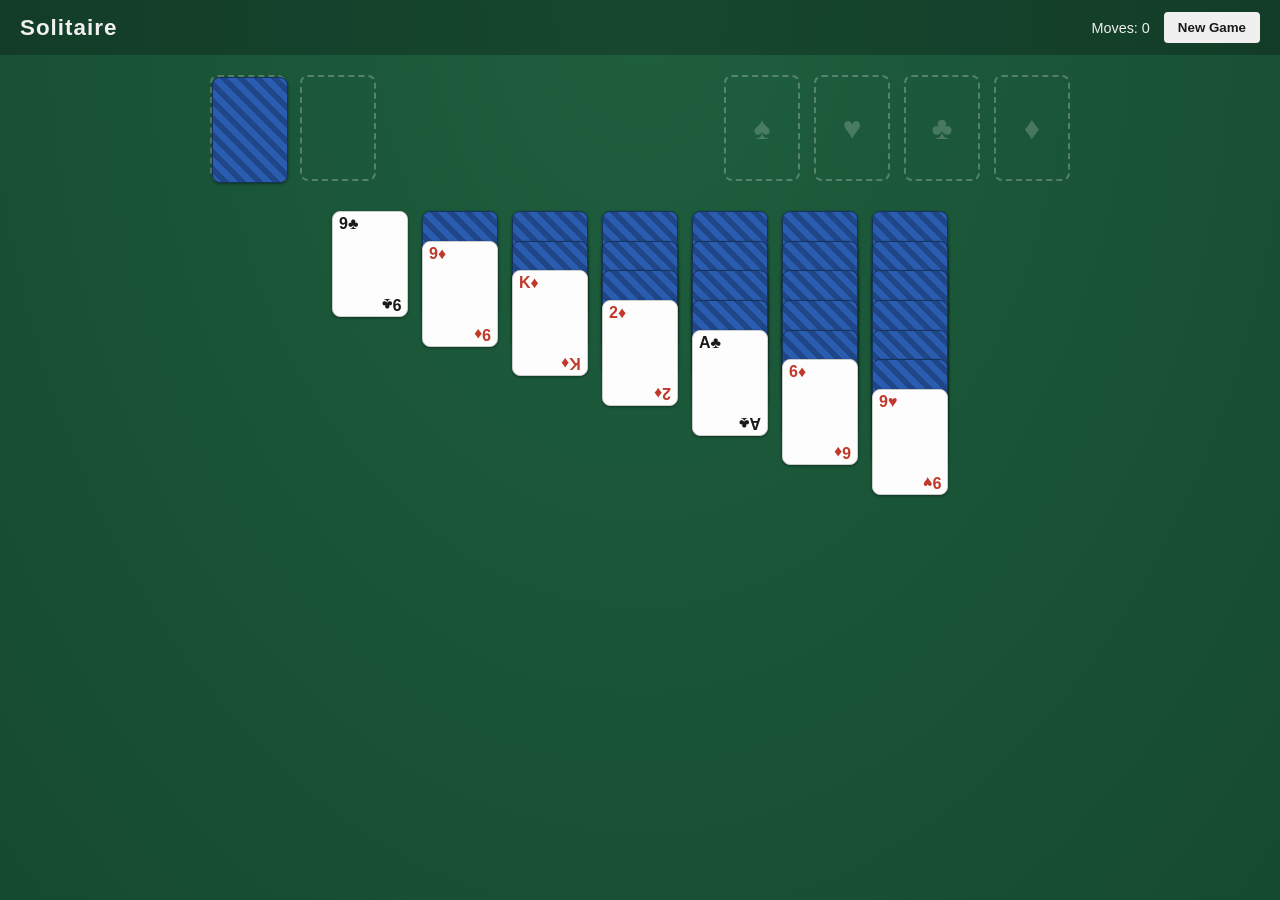
==== index.html @ 6ef67da2 "feat: initial Klondike solitaire game Vanilla HTML/CSS/JS, no build step or dependencies, so GitHub " ====
<!doctype html>
<html lang="en">
<head>
<meta charset="UTF-8" />
<meta name="viewport" content="width=device-width, initial-scale=1.0" />
<title>Solitaire</title>
<link rel="stylesheet" href="style.css" />
</head>
<body>
  <header>
    <h1>Solitaire</h1>
    <div class="controls">
      <span id="move-count">Moves: 0</span>
      <button id="new-game-btn">New Game</button>
    </div>
  </header>

  <main>
    <div class="top-row">
      <div class="stock-waste">
        <div id="stock" class="pile stock"></div>
        <div id="waste" class="pile waste"></div>
      </div>
      <div id="foundations" class="foundations">
        <div class="pile foundation" data-suit="spades"></div>
        <div class="pile foundation" data-suit="hearts"></div>
        <div class="pile foundation" data-suit="clubs"></div>
        <div class="pile foundation" data-suit="diamonds"></div>
      </div>
    </div>

    <div id="tableau" class="tableau"></div>
  </main>

  <div id="win-overlay" class="win-overlay hidden">
    <div class="win-message">
      <h2>You Win! 🎉</h2>
      <p id="win-stats"></p>
      <button id="win-new-game-btn">Play Again</button>
    </div>
  </div>

  <script src="script.js"></script>
</body>
</html>
---- style.css ----
:root {
  --felt: #1e5f3e;
  --felt-dark: #164a30;
  --card-w: 76px;
  --card-h: 106px;
  --red: #c0392b;
  --black: #1a1a1a;
}

* { box-sizing: border-box; }

body {
  margin: 0;
  min-height: 100vh;
  background: radial-gradient(ellipse at top, var(--felt), var(--felt-dark));
  font-family: "Segoe UI", Arial, sans-serif;
  color: #f0f0f0;
}

header {
  display: flex;
  align-items: center;
  justify-content: space-between;
  padding: 12px 20px;
  background: rgba(0, 0, 0, 0.25);
}

header h1 {
  margin: 0;
  font-size: 1.4rem;
  letter-spacing: 1px;
}

.controls {
  display: flex;
  align-items: center;
  gap: 14px;
  font-size: 0.9rem;
}

button {
  background: #f0f0f0;
  color: #1a1a1a;
  border: none;
  padding: 8px 14px;
  border-radius: 4px;
  font-weight: 600;
  cursor: pointer;
}

button:hover { background: #ffffff; }

main {
  max-width: 900px;
  margin: 0 auto;
  padding: 20px;
}

.top-row {
  display: flex;
  justify-content: space-between;
  margin-bottom: 30px;
}

.stock-waste {
  display: flex;
  gap: 14px;
}

.foundations {
  display: flex;
  gap: 14px;
}

.tableau {
  display: flex;
  gap: 14px;
  justify-content: center;
}

.pile {
  width: var(--card-w);
  height: var(--card-h);
  border: 2px dashed rgba(255, 255, 255, 0.25);
  border-radius: 8px;
  position: relative;
}

.tableau-column {
  width: var(--card-w);
  min-height: var(--card-h);
  position: relative;
}

.card {
  width: var(--card-w);
  height: var(--card-h);
  border-radius: 8px;
  background: #fdfdfd;
  border: 1px solid #ccc;
  box-shadow: 0 1px 3px rgba(0, 0, 0, 0.4);
  position: absolute;
  top: 0;
  left: 0;
  display: flex;
  flex-direction: column;
  justify-content: space-between;
  padding: 4px 6px;
  font-weight: 700;
  font-size: 1rem;
  cursor: pointer;
  user-select: none;
  transition: box-shadow 0.15s, transform 0.15s;
}

.card.red { color: var(--red); }
.card.black { color: var(--black); }

.card.face-down {
  background: repeating-linear-gradient(
    45deg,
    #2a5db0,
    #2a5db0 6px,
    #1f4788 6px,
    #1f4788 12px
  );
  border: 1px solid #16325c;
}

.card.selected {
  box-shadow: 0 0 0 3px #ffd54a, 0 2px 6px rgba(0, 0, 0, 0.5);
  transform: translateY(-6px);
}

.card .corner {
  line-height: 1;
}

.card .corner.bottom {
  align-self: flex-end;
  transform: rotate(180deg);
}

.recycle-hint {
  position: absolute;
  inset: 0;
  display: flex;
  align-items: center;
  justify-content: center;
  font-size: 1.8rem;
  color: rgba(255, 255, 255, 0.5);
  pointer-events: none;
}

.pile.foundation::after {
  content: attr(data-suit-symbol);
  position: absolute;
  inset: 0;
  display: flex;
  align-items: center;
  justify-content: center;
  font-size: 2rem;
  color: rgba(255, 255, 255, 0.2);
  pointer-events: none;
}

.win-overlay {
  position: fixed;
  inset: 0;
  background: rgba(0, 0, 0, 0.7);
  display: flex;
  align-items: center;
  justify-content: center;
}

.win-overlay.hidden { display: none; }

.win-message {
  background: #fdfdfd;
  color: #1a1a1a;
  padding: 30px 40px;
  border-radius: 10px;
  text-align: center;
}

.win-message h2 { margin-top: 0; }

@media (max-width: 700px) {
  :root {
    --card-w: 46px;
    --card-h: 64px;
  }
  .tableau, .top-row { gap: 6px; }
  .card { font-size: 0.7rem; padding: 2px 3px; }
}
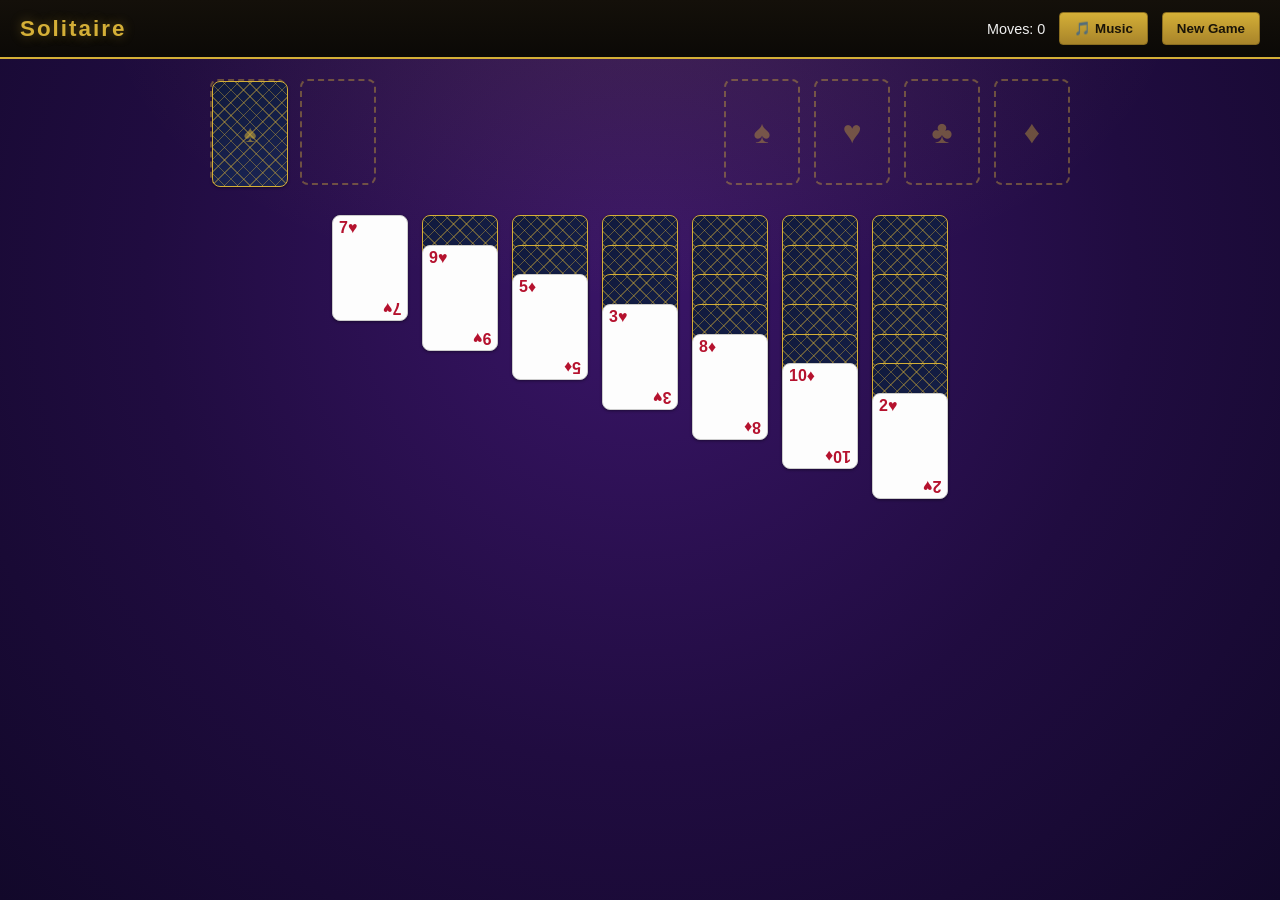
==== commit 9104a1dd: "feat: purple/gold theme, ambient particles, and sound effects - Swap the flat green background for a" ====
--- a/index.html
+++ b/index.html
@@ -7,10 +7,13 @@
 <link rel="stylesheet" href="style.css" />
 </head>
 <body>
+  <div id="ambient-particles"></div>
+
   <header>
     <h1>Solitaire</h1>
     <div class="controls">
       <span id="move-count">Moves: 0</span>
+      <button id="music-toggle-btn">🎵 Music</button>
       <button id="new-game-btn">New Game</button>
     </div>
   </header>
--- a/style.css
+++ b/style.css
@@ -1,9 +1,9 @@
 :root {
-  --felt: #1e5f3e;
-  --felt-dark: #164a30;
+  --gold: #d4af37;
+  --gold-dim: rgba(212, 175, 55, 0.4);
   --card-w: 76px;
   --card-h: 106px;
-  --red: #c0392b;
+  --red: #b5122e;
   --black: #1a1a1a;
 }
 
@@ -12,23 +12,55 @@
 body {
   margin: 0;
   min-height: 100vh;
-  background: radial-gradient(ellipse at top, var(--felt), var(--felt-dark));
+  overflow-x: hidden;
+  background:
+    radial-gradient(ellipse 900px 500px at 50% 0%, rgba(212, 175, 55, 0.1), transparent 60%),
+    radial-gradient(circle at 50% 30%, #3a1568 0%, #200c40 55%, #12082a 100%);
   font-family: "Segoe UI", Arial, sans-serif;
   color: #f0f0f0;
 }
 
+#ambient-particles {
+  position: fixed;
+  inset: 0;
+  overflow: hidden;
+  pointer-events: none;
+  z-index: 0;
+}
+
+.ambient-particle {
+  position: absolute;
+  bottom: -60px;
+  color: rgba(212, 175, 55, 0.32);
+  animation-name: driftUp;
+  animation-timing-function: linear;
+  animation-iteration-count: infinite;
+}
+
+@keyframes driftUp {
+  0% { transform: translateY(0) translateX(0) rotate(0deg); opacity: 0; }
+  8% { opacity: 1; }
+  92% { opacity: 1; }
+  100% { transform: translateY(-115vh) translateX(var(--drift-x, 20px)) rotate(360deg); opacity: 0; }
+}
+
 header {
+  position: relative;
+  z-index: 1;
   display: flex;
   align-items: center;
   justify-content: space-between;
   padding: 12px 20px;
-  background: rgba(0, 0, 0, 0.25);
+  background: linear-gradient(180deg, #14100a, #0b0906);
+  border-bottom: 2px solid var(--gold);
 }
 
 header h1 {
   margin: 0;
   font-size: 1.4rem;
-  letter-spacing: 1px;
+  letter-spacing: 2px;
+  color: var(--gold);
+  text-shadow: 0 0 12px rgba(212, 175, 55, 0.4);
 }
 
 .controls {
@@ -39,18 +71,26 @@
 }
 
 button {
-  background: #f0f0f0;
-  color: #1a1a1a;
-  border: none;
+  background: linear-gradient(180deg, var(--gold), #a8842a);
+  color: #1a1408;
+  border: 1px solid #8a6d1f;
   padding: 8px 14px;
   border-radius: 4px;
-  font-weight: 600;
+  font-weight: 700;
   cursor: pointer;
-}
-
-button:hover { background: #ffffff; }
+  transition: transform 0.1s, box-shadow 0.15s;
+}
+
+button:hover {
+  box-shadow: 0 0 10px rgba(212, 175, 55, 0.6);
+  transform: translateY(-1px);
+}
+
+button:active { transform: translateY(0); }
 
 main {
+  position: relative;
+  z-index: 1;
   max-width: 900px;
   margin: 0 auto;
   padding: 20px;
@@ -81,7 +121,7 @@
 .pile {
   width: var(--card-w);
   height: var(--card-h);
-  border: 2px dashed rgba(255, 255, 255, 0.25);
+  border: 2px dashed var(--gold-dim);
   border-radius: 8px;
   position: relative;
 }
@@ -108,28 +148,39 @@
   padding: 4px 6px;
   font-weight: 700;
   font-size: 1rem;
-  cursor: pointer;
+  cursor: grab;
   user-select: none;
-  transition: box-shadow 0.15s, transform 0.15s;
+  transition: box-shadow 0.15s;
 }
 
 .card.red { color: var(--red); }
 .card.black { color: var(--black); }
 
 .card.face-down {
-  background: repeating-linear-gradient(
-    45deg,
-    #2a5db0,
-    #2a5db0 6px,
-    #1f4788 6px,
-    #1f4788 12px
-  );
-  border: 1px solid #16325c;
-}
-
-.card.selected {
-  box-shadow: 0 0 0 3px #ffd54a, 0 2px 6px rgba(0, 0, 0, 0.5);
-  transform: translateY(-6px);
+  cursor: default;
+  background:
+    repeating-linear-gradient(45deg, transparent 0 8px, var(--gold-dim) 8px 9px),
+    repeating-linear-gradient(-45deg, transparent 0 8px, var(--gold-dim) 8px 9px),
+    linear-gradient(160deg, #101a3d, #1a2454);
+  border: 1px solid var(--gold);
+}
+
+.card.face-down::after {
+  content: "\2660";
+  position: absolute;
+  inset: 0;
+  display: flex;
+  align-items: center;
+  justify-content: center;
+  font-size: 1.5rem;
+  color: rgba(212, 175, 55, 0.55);
+}
+
+.dragging-clone {
+  cursor: grabbing;
+  box-shadow: 0 10px 24px rgba(0, 0, 0, 0.55);
+  transform: rotate(-3deg) scale(1.05);
+  transition: none;
 }
 
 .card .corner {
@@ -148,7 +199,7 @@
   align-items: center;
   justify-content: center;
   font-size: 1.8rem;
-  color: rgba(255, 255, 255, 0.5);
+  color: var(--gold-dim);
   pointer-events: none;
 }
 
@@ -160,30 +211,72 @@
   align-items: center;
   justify-content: center;
   font-size: 2rem;
-  color: rgba(255, 255, 255, 0.2);
-  pointer-events: none;
+  color: var(--gold-dim);
+  pointer-events: none;
+}
+
+@keyframes dealIn {
+  from { opacity: 0; transform: translate(-30px, -180px) rotate(-10deg); }
+  to { opacity: 1; transform: translate(0, 0) rotate(0deg); }
+}
+
+.card.dealing {
+  animation: dealIn 0.35s ease-out backwards;
+}
+
+@keyframes cardLand {
+  0% { transform: scale(1.18); }
+  55% { transform: scale(0.94); }
+  100% { transform: scale(1); }
+}
+
+.card.landed {
+  animation: cardLand 0.22s ease-out;
 }
 
 .win-overlay {
   position: fixed;
   inset: 0;
-  background: rgba(0, 0, 0, 0.7);
-  display: flex;
-  align-items: center;
-  justify-content: center;
+  z-index: 5;
+  background: rgba(0, 0, 0, 0.75);
+  display: flex;
+  align-items: center;
+  justify-content: center;
+  overflow: hidden;
 }
 
 .win-overlay.hidden { display: none; }
 
 .win-message {
-  background: #fdfdfd;
+  background: linear-gradient(180deg, #fdfdfd, #f0ead8);
   color: #1a1a1a;
   padding: 30px 40px;
   border-radius: 10px;
   text-align: center;
-}
-
-.win-message h2 { margin-top: 0; }
+  border: 2px solid var(--gold);
+  box-shadow: 0 0 40px rgba(212, 175, 55, 0.5);
+  position: relative;
+  z-index: 2;
+}
+
+.win-message h2 {
+  margin-top: 0;
+  color: #8a6d1f;
+}
+
+.confetti-piece {
+  position: absolute;
+  top: -40px;
+  font-size: 1.6rem;
+  animation-name: confettiFall;
+  animation-timing-function: linear;
+  animation-fill-mode: forwards;
+  pointer-events: none;
+}
+
+@keyframes confettiFall {
+  to { transform: translateY(105vh) rotate(540deg); opacity: 0.15; }
+}
 
 @media (max-width: 700px) {
   :root {
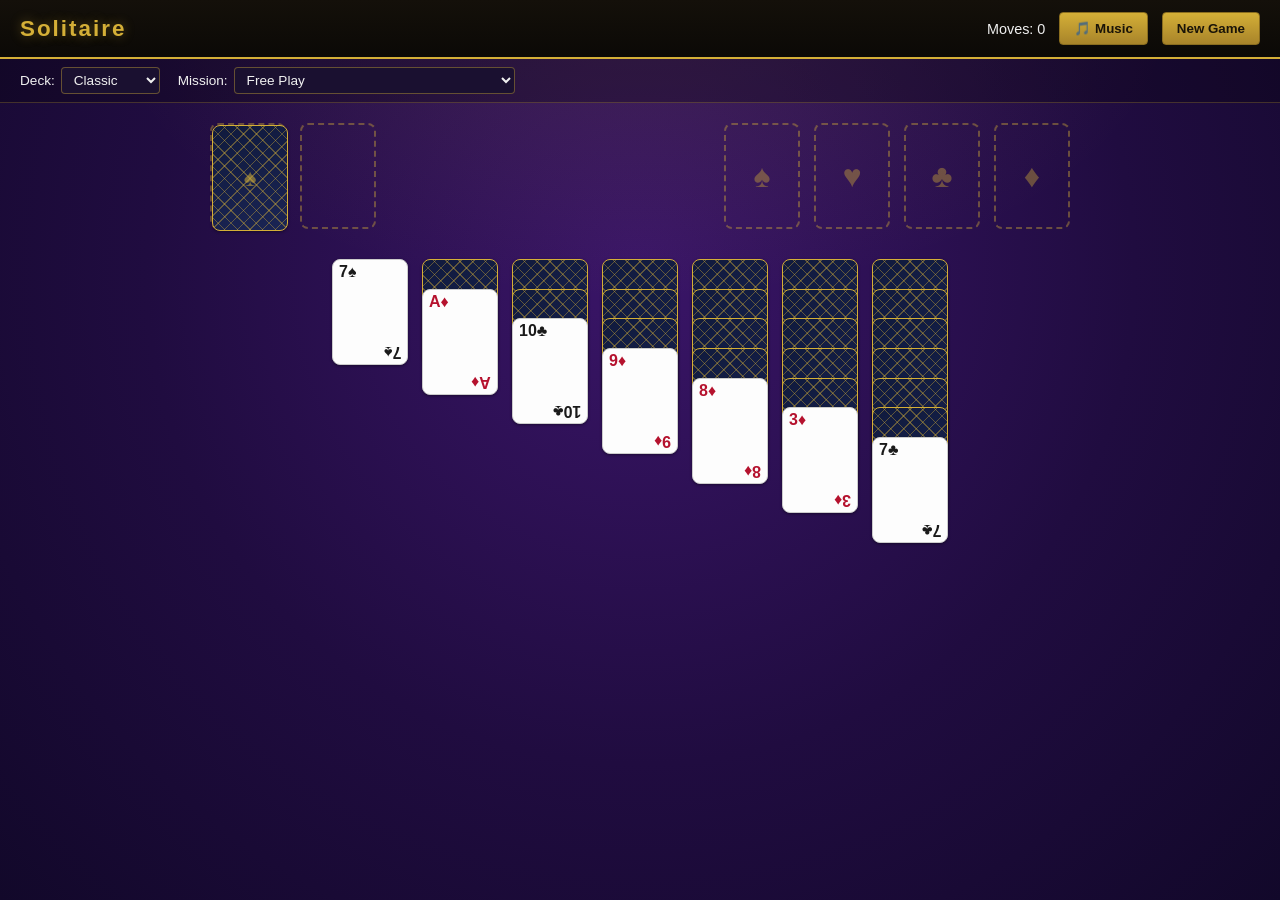
==== commit 21ce29ca: "feat: selectable deck face styles and challenge missions - Add 4 card face styles: Classic, Royal (i" ====
--- a/index.html
+++ b/index.html
@@ -17,6 +17,28 @@
       <button id="new-game-btn">New Game</button>
     </div>
   </header>
+
+  <div class="toolbar">
+    <label>
+      Deck:
+      <select id="deck-select">
+        <option value="classic">Classic</option>
+        <option value="royal">Royal</option>
+        <option value="minimal">Minimalist</option>
+        <option value="neon">Neon</option>
+      </select>
+    </label>
+    <label>
+      Mission:
+      <select id="mission-select">
+        <option value="none">Free Play</option>
+        <option value="speed">Speed Run (under 60 moves)</option>
+        <option value="noredraw">No Redraw (never recycle the waste)</option>
+        <option value="acerush">Ace Rush (all 4 Aces home by move 15)</option>
+      </select>
+    </label>
+    <span id="mission-status"></span>
+  </div>
 
   <main>
     <div class="top-row">
--- a/style.css
+++ b/style.css
@@ -70,6 +70,41 @@
   font-size: 0.9rem;
 }
 
+.toolbar {
+  position: relative;
+  z-index: 1;
+  display: flex;
+  flex-wrap: wrap;
+  align-items: center;
+  gap: 18px;
+  padding: 8px 20px;
+  background: rgba(0, 0, 0, 0.25);
+  font-size: 0.85rem;
+  border-bottom: 1px solid rgba(212, 175, 55, 0.25);
+}
+
+.toolbar label {
+  display: flex;
+  align-items: center;
+  gap: 6px;
+}
+
+.toolbar select {
+  background: #1a1030;
+  color: #f0f0f0;
+  border: 1px solid var(--gold-dim);
+  border-radius: 4px;
+  padding: 4px 8px;
+  font-size: 0.85rem;
+}
+
+#mission-status {
+  font-weight: 600;
+}
+
+#mission-status.success { color: #2ecc71; }
+#mission-status.failed { color: #ff6b6b; }
+
 button {
   background: linear-gradient(180deg, var(--gold), #a8842a);
   color: #1a1408;
@@ -156,6 +191,62 @@
 .card.red { color: var(--red); }
 .card.black { color: var(--black); }
 
+.card:not(.face-down)::before {
+  content: attr(data-suit-symbol);
+  position: absolute;
+  inset: 0;
+  display: flex;
+  align-items: center;
+  justify-content: center;
+  font-size: 2.4rem;
+  opacity: 0;
+  pointer-events: none;
+}
+
+/* Royal deck: ivory card faces, serif type, gold watermark */
+body[data-deck="royal"] .card:not(.face-down) {
+  background: linear-gradient(160deg, #fffaf0, #f0e6c8);
+  border: 1px solid var(--gold);
+  font-family: Georgia, "Times New Roman", serif;
+}
+body[data-deck="royal"] .card.red { color: #8b1a2b; }
+body[data-deck="royal"] .card.black { color: #14213d; }
+body[data-deck="royal"] .card:not(.face-down)::before {
+  opacity: 0.16;
+  color: var(--gold);
+}
+
+/* Minimalist deck: plain white, clean sans-serif, single corner */
+body[data-deck="minimal"] .card:not(.face-down) {
+  background: #ffffff;
+  border: 1px solid #000;
+  font-family: -apple-system, "Segoe UI", sans-serif;
+  box-shadow: none;
+}
+body[data-deck="minimal"] .card.red { color: #d32f2f; }
+body[data-deck="minimal"] .card.black { color: #000000; }
+body[data-deck="minimal"] .card .corner.bottom { display: none; }
+body[data-deck="minimal"] .card .corner.top { font-size: 1.15rem; }
+
+/* Neon deck: dark faces, glowing suit colors, monospace */
+body[data-deck="neon"] .card:not(.face-down) {
+  background: #0b0b18;
+  border: 1px solid #29e6ff;
+  font-family: "Consolas", "Courier New", monospace;
+  box-shadow: 0 0 10px rgba(41, 230, 255, 0.25);
+}
+body[data-deck="neon"] .card.red {
+  color: #ff2fd0;
+  text-shadow: 0 0 6px rgba(255, 47, 208, 0.7);
+}
+body[data-deck="neon"] .card.black {
+  color: #29e6ff;
+  text-shadow: 0 0 6px rgba(41, 230, 255, 0.7);
+}
+body[data-deck="neon"] .card:not(.face-down)::before {
+  opacity: 0.28;
+}
+
 .card.face-down {
   cursor: default;
   background:
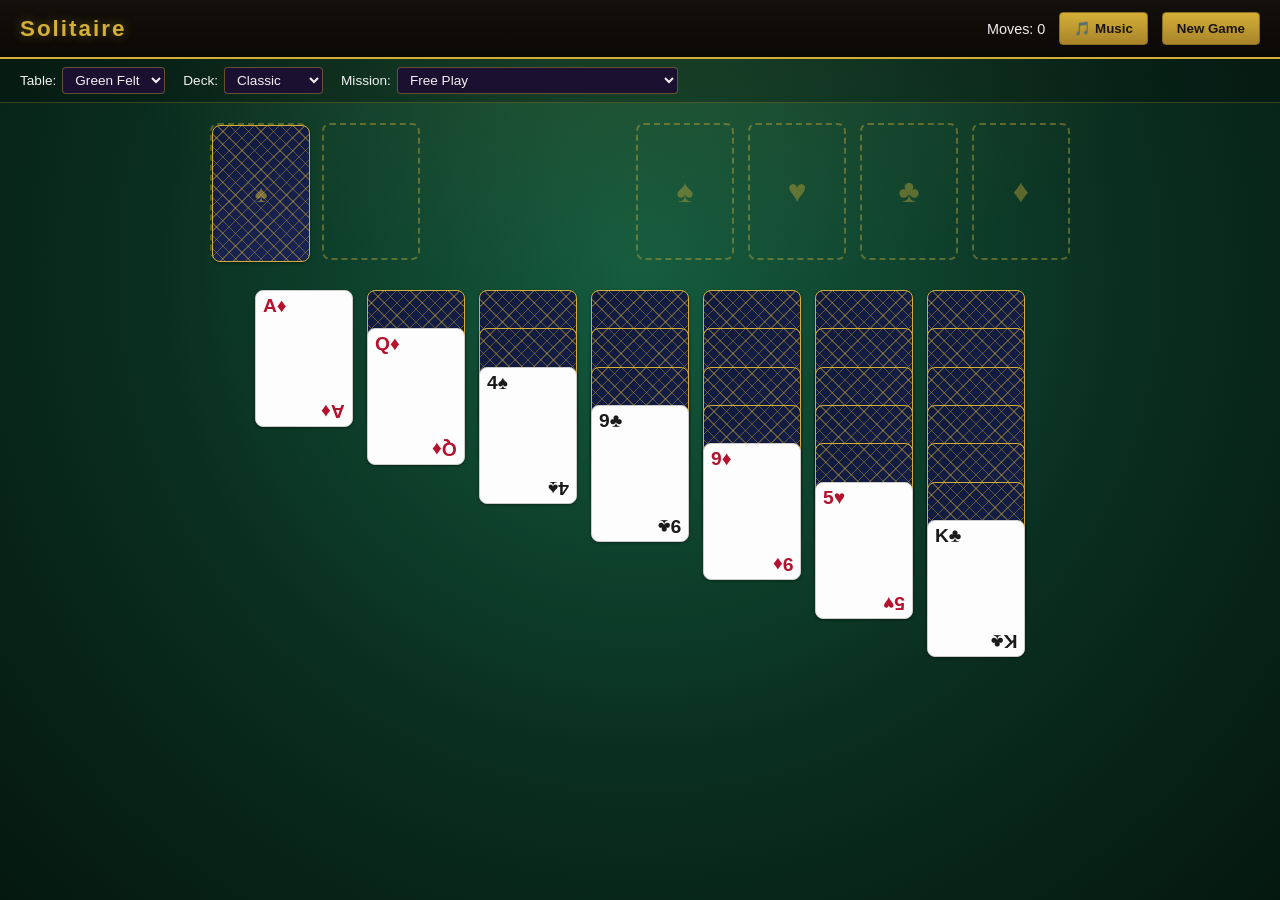
==== commit 70148145: "feat: bigger cards, table color picker, and softer neon deck - Increase card size ~30% (desktop and " ====
--- a/index.html
+++ b/index.html
@@ -19,6 +19,16 @@
   </header>
 
   <div class="toolbar">
+    <label>
+      Table:
+      <select id="table-select">
+        <option value="green">Green Felt</option>
+        <option value="purple">Purple</option>
+        <option value="navy">Navy</option>
+        <option value="burgundy">Burgundy</option>
+        <option value="charcoal">Charcoal</option>
+      </select>
+    </label>
     <label>
       Deck:
       <select id="deck-select">
--- a/style.css
+++ b/style.css
@@ -1,8 +1,8 @@
 :root {
   --gold: #d4af37;
   --gold-dim: rgba(212, 175, 55, 0.4);
-  --card-w: 76px;
-  --card-h: 106px;
+  --card-w: 98px;
+  --card-h: 137px;
   --red: #b5122e;
   --black: #1a1a1a;
 }
@@ -15,9 +15,42 @@
   overflow-x: hidden;
   background:
     radial-gradient(ellipse 900px 500px at 50% 0%, rgba(212, 175, 55, 0.1), transparent 60%),
-    radial-gradient(circle at 50% 30%, #3a1568 0%, #200c40 55%, #12082a 100%);
+    radial-gradient(circle at 50% 30%, var(--table-1) 0%, var(--table-2) 55%, var(--table-3) 100%);
   font-family: "Segoe UI", Arial, sans-serif;
   color: #f0f0f0;
+  --table-1: #3a1568;
+  --table-2: #200c40;
+  --table-3: #12082a;
+}
+
+body[data-table="green"] {
+  --table-1: #145c3f;
+  --table-2: #0a2e20;
+  --table-3: #051810;
+}
+
+body[data-table="purple"] {
+  --table-1: #3a1568;
+  --table-2: #200c40;
+  --table-3: #12082a;
+}
+
+body[data-table="navy"] {
+  --table-1: #123a5c;
+  --table-2: #0a2038;
+  --table-3: #050f1c;
+}
+
+body[data-table="burgundy"] {
+  --table-1: #5c1428;
+  --table-2: #380c18;
+  --table-3: #1a0509;
+}
+
+body[data-table="charcoal"] {
+  --table-1: #2b2b2e;
+  --table-2: #17171a;
+  --table-3: #0a0a0c;
 }
 
 #ambient-particles {
@@ -180,9 +213,9 @@
   display: flex;
   flex-direction: column;
   justify-content: space-between;
-  padding: 4px 6px;
+  padding: 5px 7px;
   font-weight: 700;
-  font-size: 1rem;
+  font-size: 1.2rem;
   cursor: grab;
   user-select: none;
   transition: box-shadow 0.15s;
@@ -230,18 +263,18 @@
 
 /* Neon deck: dark faces, glowing suit colors, monospace */
 body[data-deck="neon"] .card:not(.face-down) {
-  background: #0b0b18;
+  background: #14142a;
   border: 1px solid #29e6ff;
   font-family: "Consolas", "Courier New", monospace;
-  box-shadow: 0 0 10px rgba(41, 230, 255, 0.25);
+  box-shadow: 0 0 5px rgba(41, 230, 255, 0.15);
 }
 body[data-deck="neon"] .card.red {
-  color: #ff2fd0;
-  text-shadow: 0 0 6px rgba(255, 47, 208, 0.7);
+  color: #ff6fdf;
+  text-shadow: 0 0 2px rgba(255, 47, 208, 0.35);
 }
 body[data-deck="neon"] .card.black {
-  color: #29e6ff;
-  text-shadow: 0 0 6px rgba(41, 230, 255, 0.7);
+  color: #6fe9ff;
+  text-shadow: 0 0 2px rgba(41, 230, 255, 0.35);
 }
 body[data-deck="neon"] .card:not(.face-down)::before {
   opacity: 0.28;
@@ -371,9 +404,9 @@
 
 @media (max-width: 700px) {
   :root {
-    --card-w: 46px;
-    --card-h: 64px;
+    --card-w: 58px;
+    --card-h: 81px;
   }
   .tableau, .top-row { gap: 6px; }
-  .card { font-size: 0.7rem; padding: 2px 3px; }
-}
+  .card { font-size: 0.85rem; padding: 3px 4px; }
+}
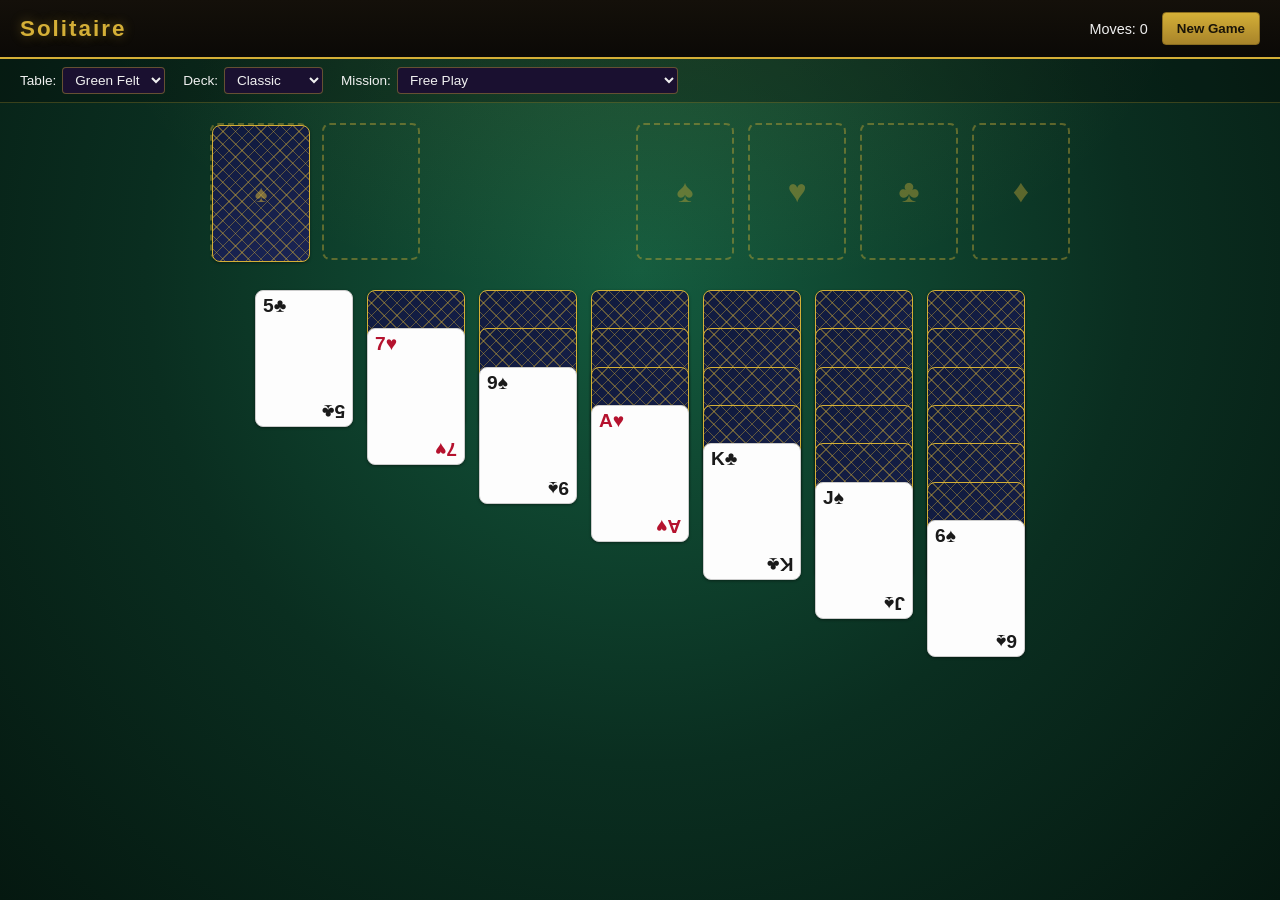
==== commit 0979b094: "Remove ambient music control" ====
--- a/index.html
+++ b/index.html
@@ -13,7 +13,6 @@
     <h1>Solitaire</h1>
     <div class="controls">
       <span id="move-count">Moves: 0</span>
-      <button id="music-toggle-btn">🎵 Music</button>
       <button id="new-game-btn">New Game</button>
     </div>
   </header>
